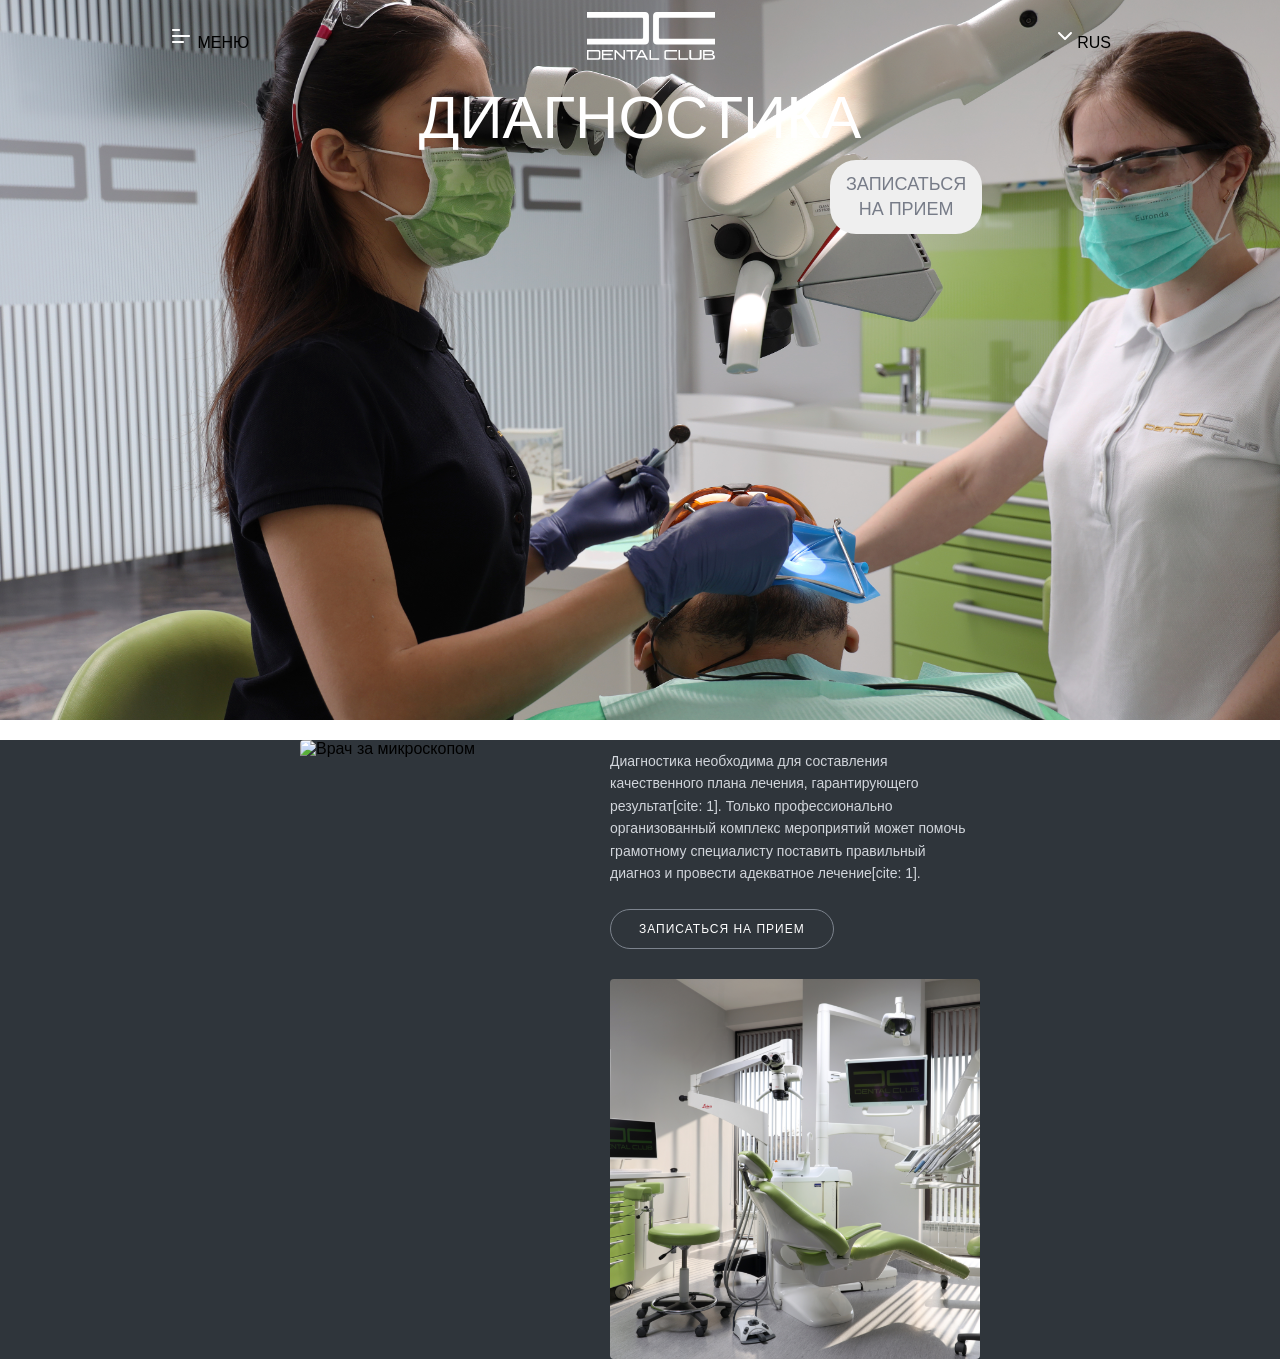
==== pages/myproject/index.html @ f6bc6783 "hage01" ====
<!doctype html>
<html lang="en">
  <head>
    <meta charset="UTF-8" />
    <meta name="viewport" content="width=device-width, initial-scale=1.0" />
    <title>Document</title>
    <link rel="stylesheet" href="style.css" />
  </head>
  <body>
    <section>
      <div class="header">
        <div class="wrapper_logo">
          <ul class="wrapper_ul">
            <li><img src="./img//bar-chart-2.svg " alt="" /> МЕНЮ</li>
            <li><img src="./img/Page-1.svg" alt="" /></li>
            <li><img src="./img//chevron-down.svg" alt="" />RUS</li>
          </ul>
        </div>
        <div class="center_main_text">
          <h1>Диагностика</h1>
          <button>ЗАПИСАТЬСЯ НА ПРИЕМ</button>
        </div>
      </div>

      <div class="wrapper01">
        <div class="muzo1">
          <div class="muzo2">
            <img
              src="./img/_4Y1A2649 1.svg"
              alt="Врач за микроскопом"
              class="muzo3"
            />
          </div>

          <div class="muzo4">
            <div class="muzo5">
              <p class="muzo6">
                Диагностика необходима для составления качественного плана
                лечения, гарантирующего результат[cite: 1]. Только
                профессионально организованный комплекс мероприятий может помочь
                грамотному специалисту поставить правильный диагноз и провести
                адекватное лечение[cite: 1].
              </p>
              <a href="#" class="muzo7">Записаться на прием</a>
            </div>

            <img
              src="./img/_4Y1A2129 1.svg"
              alt="Стоматологический кабинет"
              class="muzo8"
            />
          </div>
        </div>
      </div>
    </section>
  </body>
</html>
---- pages/myproject/style.css ----
* {
  margin: 0;
  padding: 0;
  box-sizing: border-box;
  font-family: Arial, Helvetica, sans-serif;
}

.header {
  width: 100%;
  height: 720px;

  background-image: url("./img//7219b64a8b0fd492dbc1cdb1f50f3aba0ef2e862.jpg");
  background-size: cover;
  background-position: center;
  background-repeat: no-repeat;
}

.wrapper_ul {
  display: flex;
  align-items: center;
  justify-content: space-around;
  padding: 12px 0;
}

li {
  list-style: none;
}
.center_main_text {
  width: 1027;
  height: 183;

  opacity: 1;
  top: 388px;
  left: 206px;
  gap: 42px;
}
.center_main_text > h1 {
  font-weight: 300;
  color: white;
  font-style: Light;
  font-size: 60px;
  line-height: 140%;
  letter-spacing: 0px;
  text-align: center;
  text-transform: uppercase;
}
.center_main_text > button {
  font-weight: 400;
  font-style: Regular;
  font-size: 18px;
  line-height: 140%;
  letter-spacing: 0px;
  text-transform: uppercase;
  border: none;
  outline: none;
  padding: 12px 16px;
  border-radius: 26px;
  color: #777c88;
  margin: 0px 830px;
}

.muzo1 {
  padding: 0px 300px;
  margin: 0 auto 0px 0px;
  display: flex;
  gap: 30px;
  align-items: flex-start;
  background-color: #2f353b;
  margin-top: 20px;
}

.muzo2 {
  flex: 0 0 280px;
}

.muzo3 {
  width: 100%;
  height: 420px;
  object-fit: cover;
  border-radius: 4px;
  display: block;
}

.muzo4 {
  flex: 1;
  display: flex;
  flex-direction: column;
  gap: 30px;
}

.muzo5 {
  display: flex;
  flex-direction: column;
  align-items: flex-start;
  gap: 25px;
  max-width: 550px;
  margin-left: auto;
  padding-top: 10px;
}

.muzo6 {
  font-size: 14px;
  line-height: 1.6;
  color: #d1d5db;
}

.muzo7 {
  display: inline-block;
  padding: 12px 28px;
  border: 1px solid #7c838d;
  border-radius: 30px;
  color: white;
  text-decoration: none;
  font-size: 12px;
  letter-spacing: 1px;
  text-transform: uppercase;
  transition: all 0.3s ease;
  background: transparent;
}

.muzo8 {
  width: 100%;
  height: 380px;
  object-fit: cover;
  border-radius: 4px;
  display: block;
}
.wrapper01 {
  background-color: #2f353b;
}
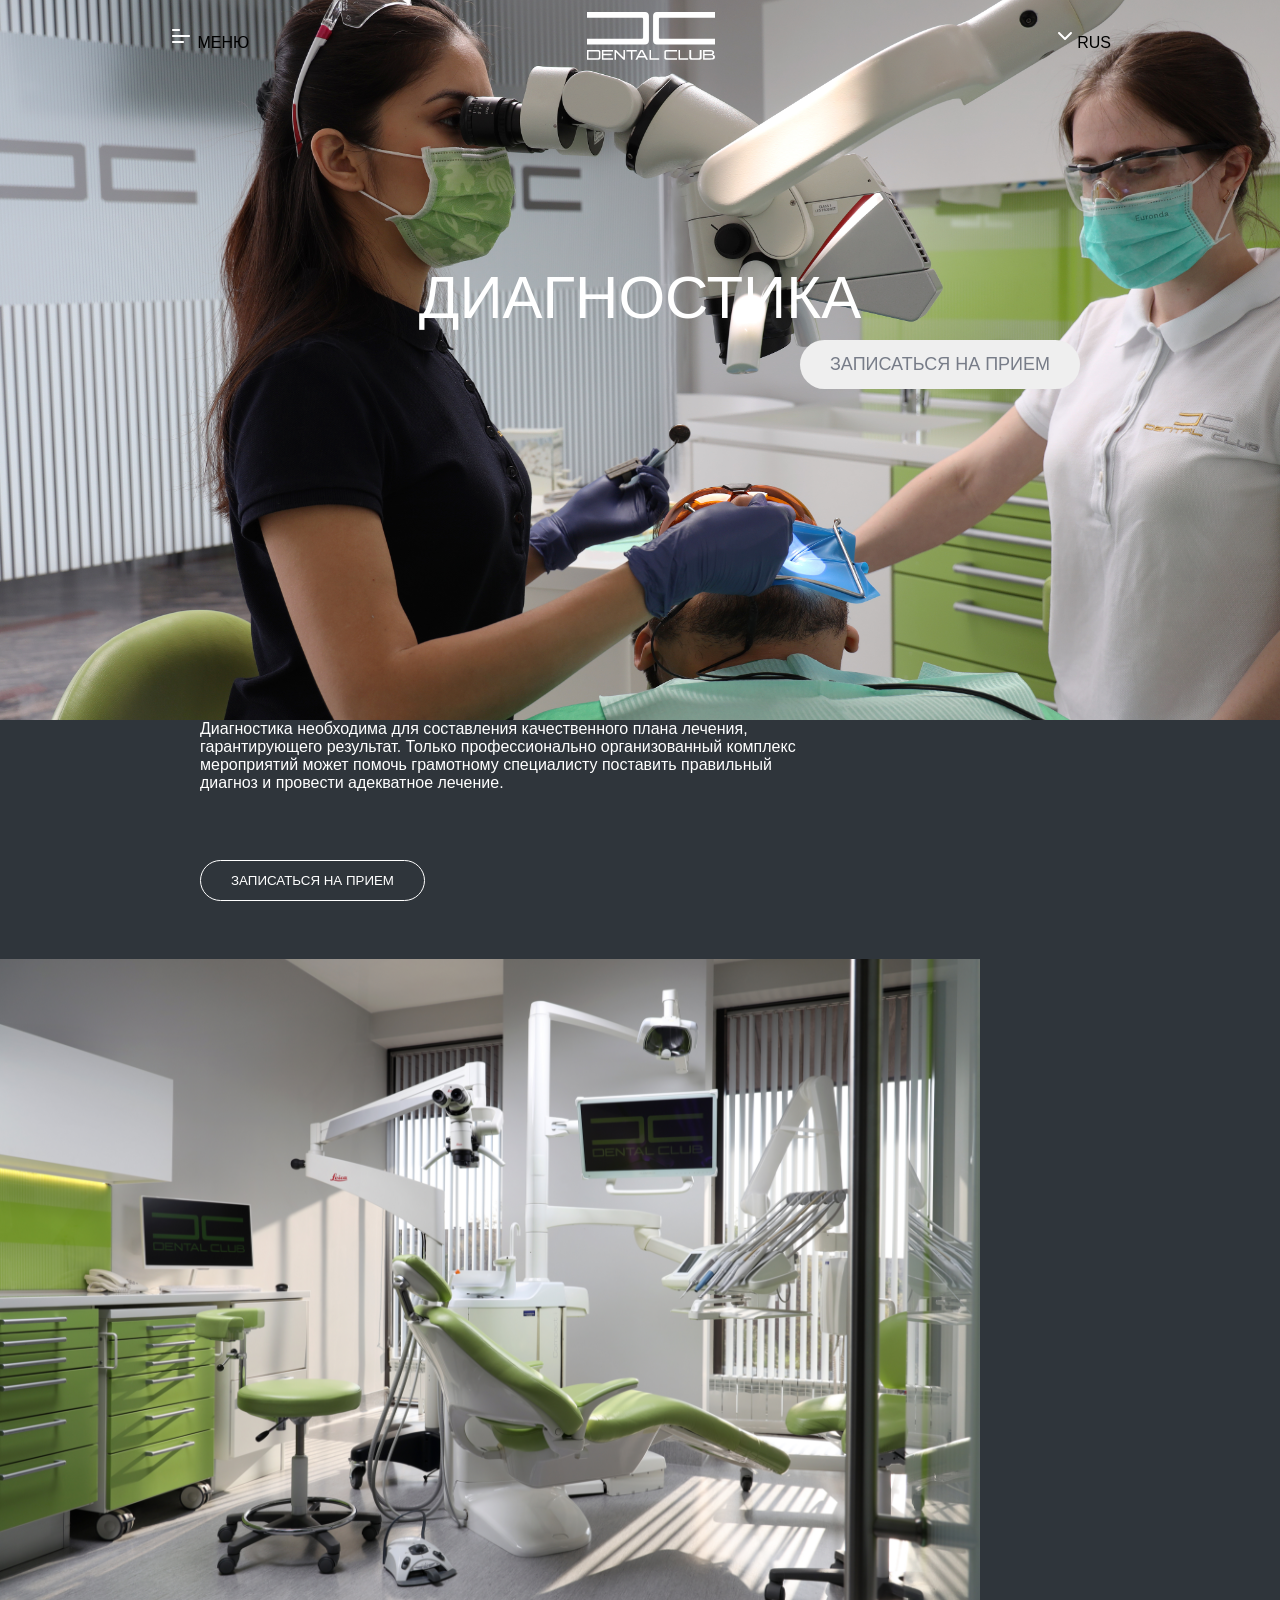
==== commit eccc146e: "update" ====
--- a/pages/myproject/index.html
+++ b/pages/myproject/index.html
@@ -1,57 +1,50 @@
 <!doctype html>
 <html lang="en">
-  <head>
-    <meta charset="UTF-8" />
-    <meta name="viewport" content="width=device-width, initial-scale=1.0" />
-    <title>Document</title>
-    <link rel="stylesheet" href="style.css" />
-  </head>
-  <body>
-    <section>
-      <div class="header">
-        <div class="wrapper_logo">
-          <ul class="wrapper_ul">
-            <li><img src="./img//bar-chart-2.svg " alt="" /> МЕНЮ</li>
-            <li><img src="./img/Page-1.svg" alt="" /></li>
-            <li><img src="./img//chevron-down.svg" alt="" />RUS</li>
-          </ul>
+
+<head>
+  <meta charset="UTF-8" />
+  <meta name="viewport" content="width=device-width, initial-scale=1.0" />
+  <title>Document</title>
+  <link rel="stylesheet" href="style.css" />
+</head>
+
+<body>
+  <section>
+    <div class="header">
+      <div class="wrapper_logo">
+        <ul class="wrapper_ul">
+          <li><img src="./img//bar-chart-2.svg " alt="" /> МЕНЮ</li>
+          <li><img src="./img/Page-1.svg" alt="" /></li>
+          <li><img src="./img//chevron-down.svg" alt="" />RUS</li>
+        </ul>
+      </div>
+      <div class="center_main_text">
+        <h1>Диагностика</h1>
+        <button style="width: 280px;">ЗАПИСАТЬСЯ НА ПРИЕМ</button>
+      </div>
+    </div>
+    <div class="item_2_list">
+      <div class="wrapper_mini_dev">
+
+        <div class="mini_div_1">
+          <div><img src="./img/_4Y1A2649 1.svg" alt=""></div>
         </div>
-        <div class="center_main_text">
-          <h1>Диагностика</h1>
-          <button>ЗАПИСАТЬСЯ НА ПРИЕМ</button>
+        <div class="mini_div_2">
+          <p>Диагностика необходима для составления качественного плана лечения, гарантирующего результат. Только
+            профессионально
+            организованный комплекс мероприятий может помочь грамотному специалисту поставить правильный диагноз и
+            провести
+            адекватное лечение.</p>
+          <button>
+            ЗАПИСАТЬСЯ НА ПРИЕМ
+          </button>
         </div>
       </div>
+      <div>
+        <img class="mini_img_1" src="./img/_4Y1A2129 1.svg" alt="">
+      </div>
+    </div>
+  </section>
+</body>
 
-      <div class="wrapper01">
-        <div class="muzo1">
-          <div class="muzo2">
-            <img
-              src="./img/_4Y1A2649 1.svg"
-              alt="Врач за микроскопом"
-              class="muzo3"
-            />
-          </div>
-
-          <div class="muzo4">
-            <div class="muzo5">
-              <p class="muzo6">
-                Диагностика необходима для составления качественного плана
-                лечения, гарантирующего результат[cite: 1]. Только
-                профессионально организованный комплекс мероприятий может помочь
-                грамотному специалисту поставить правильный диагноз и провести
-                адекватное лечение[cite: 1].
-              </p>
-              <a href="#" class="muzo7">Записаться на прием</a>
-            </div>
-
-            <img
-              src="./img/_4Y1A2129 1.svg"
-              alt="Стоматологический кабинет"
-              class="muzo8"
-            />
-          </div>
-        </div>
-      </div>
-    </section>
-  </body>
-</html>
+</html>
--- a/pages/myproject/style.css
+++ b/pages/myproject/style.css
@@ -25,15 +25,7 @@
 li {
   list-style: none;
 }
-.center_main_text {
-  width: 1027;
-  height: 183;
 
-  opacity: 1;
-  top: 388px;
-  left: 206px;
-  gap: 42px;
-}
 .center_main_text > h1 {
   font-weight: 300;
   color: white;
@@ -56,75 +48,53 @@
   padding: 12px 16px;
   border-radius: 26px;
   color: #777c88;
-  margin: 0px 830px;
+  margin: 0px 800px;
 }
-
-.muzo1 {
-  padding: 0px 300px;
-  margin: 0 auto 0px 0px;
-  display: flex;
-  gap: 30px;
-  align-items: flex-start;
-  background-color: #2f353b;
-  margin-top: 20px;
+.center_main_text {
+  margin-top: 180px;
 }
-
-.muzo2 {
-  flex: 0 0 280px;
-}
-
-.muzo3 {
+.item_2_list {
+  max-width: 1440px;
   width: 100%;
-  height: 420px;
-  object-fit: cover;
-  border-radius: 4px;
-  display: block;
-}
-
-.muzo4 {
-  flex: 1;
-  display: flex;
-  flex-direction: column;
-  gap: 30px;
-}
-
-.muzo5 {
-  display: flex;
-  flex-direction: column;
-  align-items: flex-start;
-  gap: 25px;
-  max-width: 550px;
-  margin-left: auto;
-  padding-top: 10px;
-}
-
-.muzo6 {
-  font-size: 14px;
-  line-height: 1.6;
-  color: #d1d5db;
-}
-
-.muzo7 {
-  display: inline-block;
-  padding: 12px 28px;
-  border: 1px solid #7c838d;
-  border-radius: 30px;
-  color: white;
-  text-decoration: none;
-  font-size: 12px;
-  letter-spacing: 1px;
-  text-transform: uppercase;
-  transition: all 0.3s ease;
-  background: transparent;
-}
-
-.muzo8 {
-  width: 100%;
-  height: 380px;
-  object-fit: cover;
-  border-radius: 4px;
-  display: block;
-}
-.wrapper01 {
   background-color: #2f353b;
 }
+.mini_div_2 {
+  max-width: 622px;
+  width: 100%;
+  height: 239px;
+}
+.mini_div_2 > p {
+  color: white;
+  width: 622px;
+  height: 140px;
+  top: 156px;
+  left: 662px;
+  opacity: 1;
+}
+.wrapper_mini_dev {
+  display: flex;
+  gap: 200px;
+}
+.mini_div_1 > div > img {
+  max-width: 405px;
+  width: 100%;
+}
+.mini_div_2 > button {
+  max-width: 225px;
+  width: 100%;
+  border: 1px solid white;
+  background-color: #2f353b;
+  color: white;
+  outline: none;
+  opacity: 1;
+  border-radius: 41px;
+  padding: 12px 16px;
+}
+.mini_img_1 {
+  width: 980;
+  height: 653;
+  top: 519px;
+  left: 460px;
+
+  opacity: 1;
+}
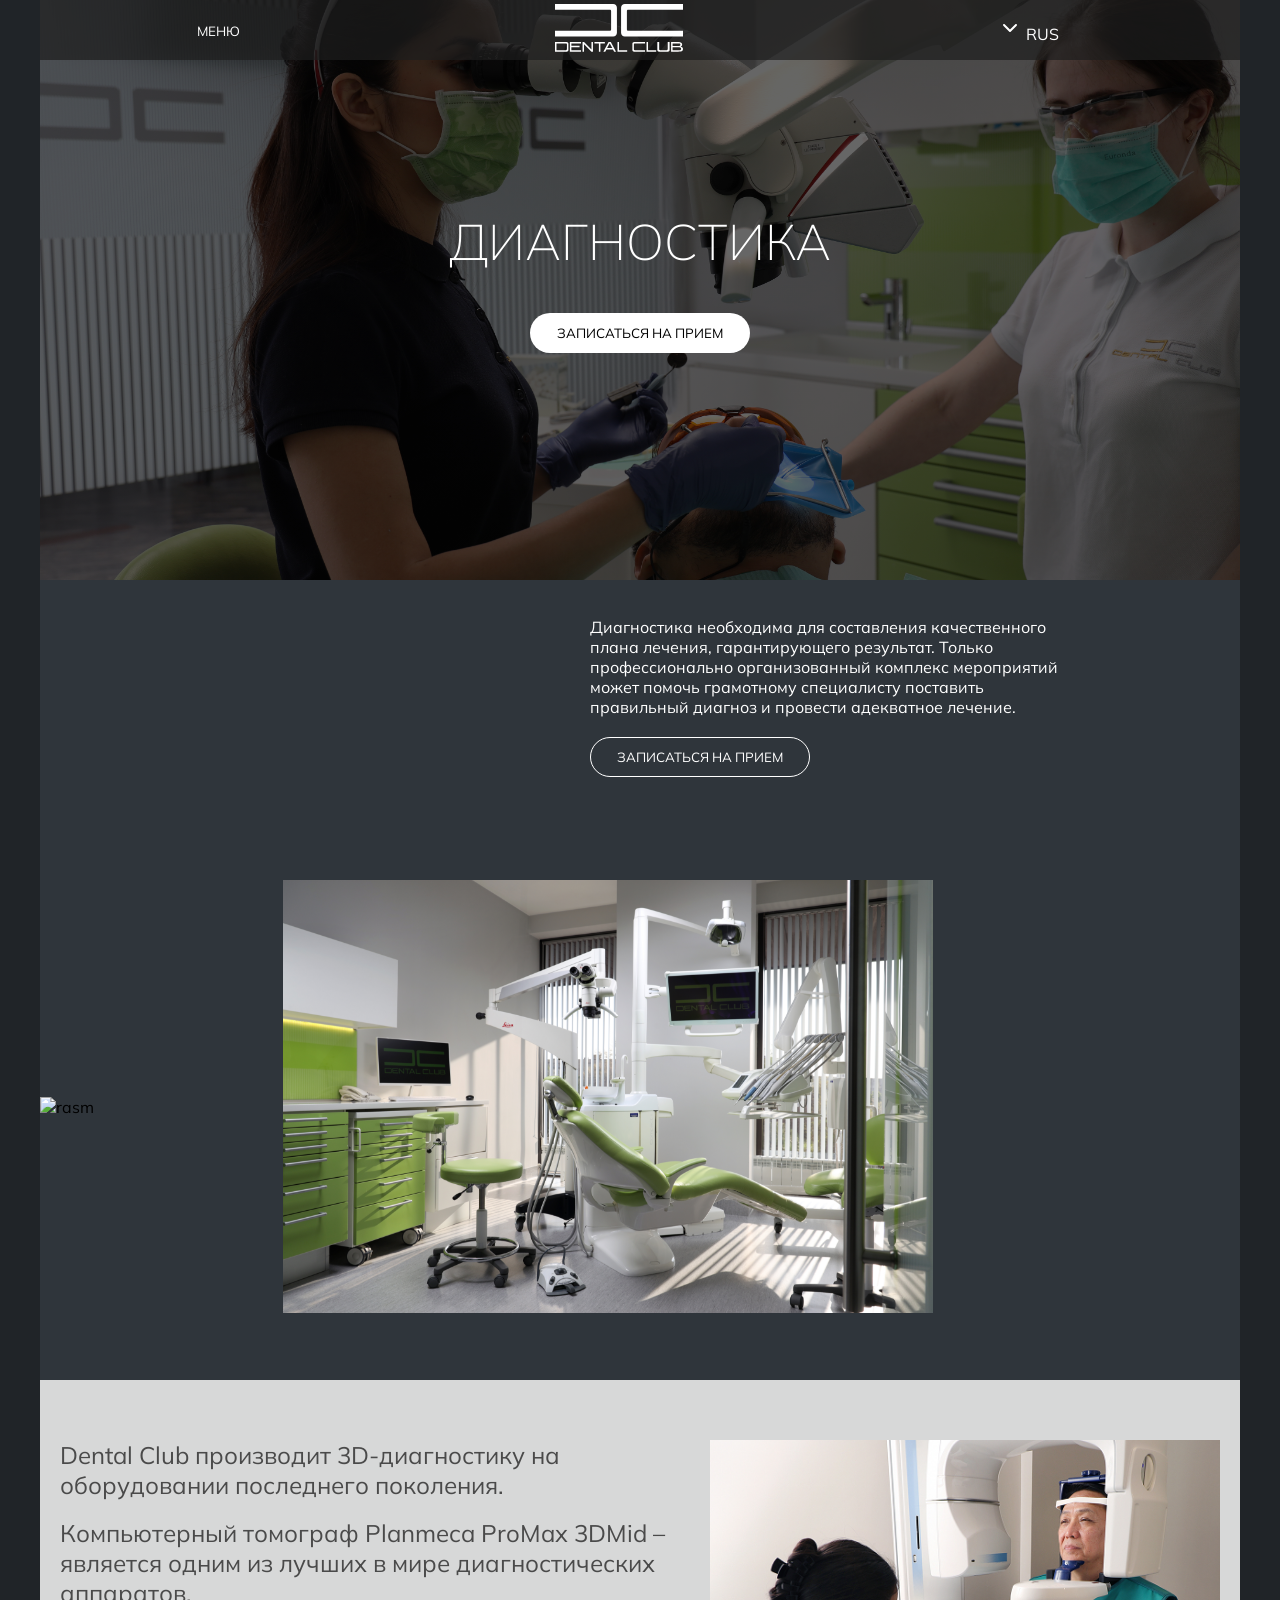
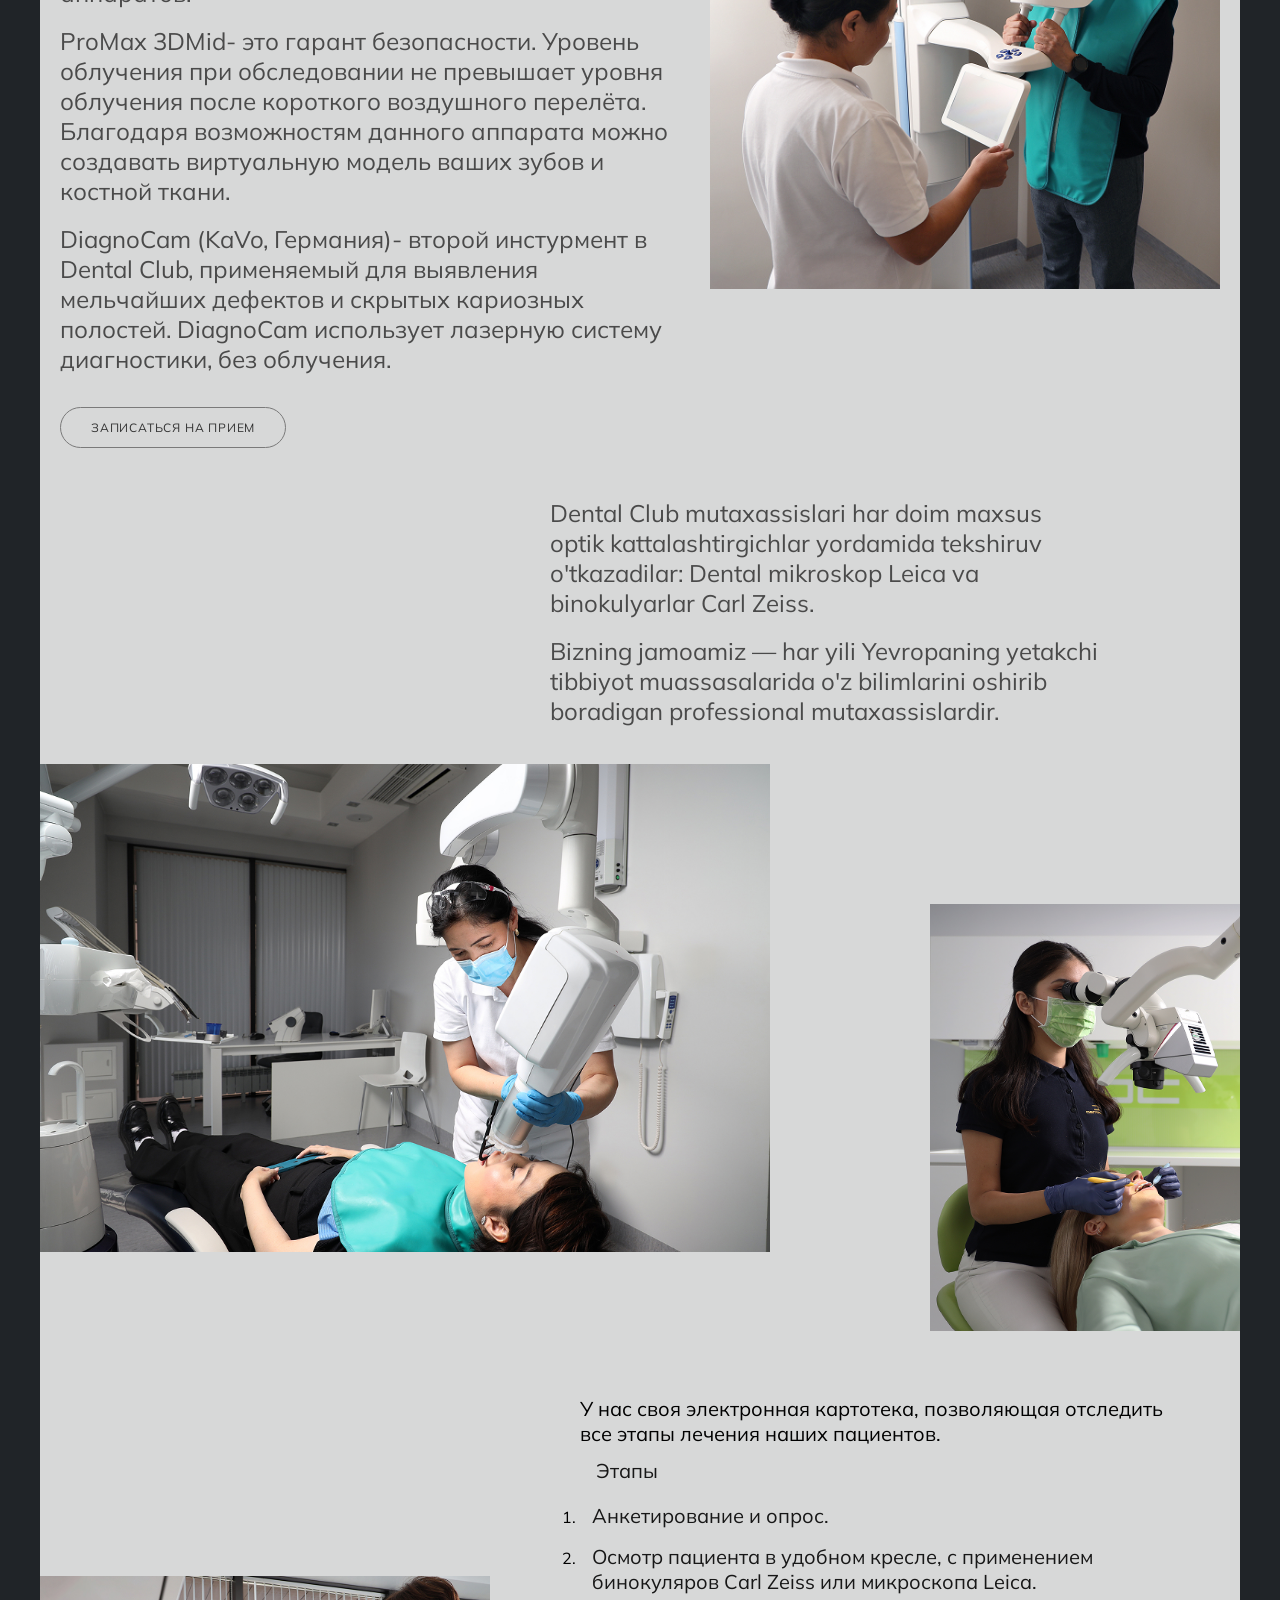
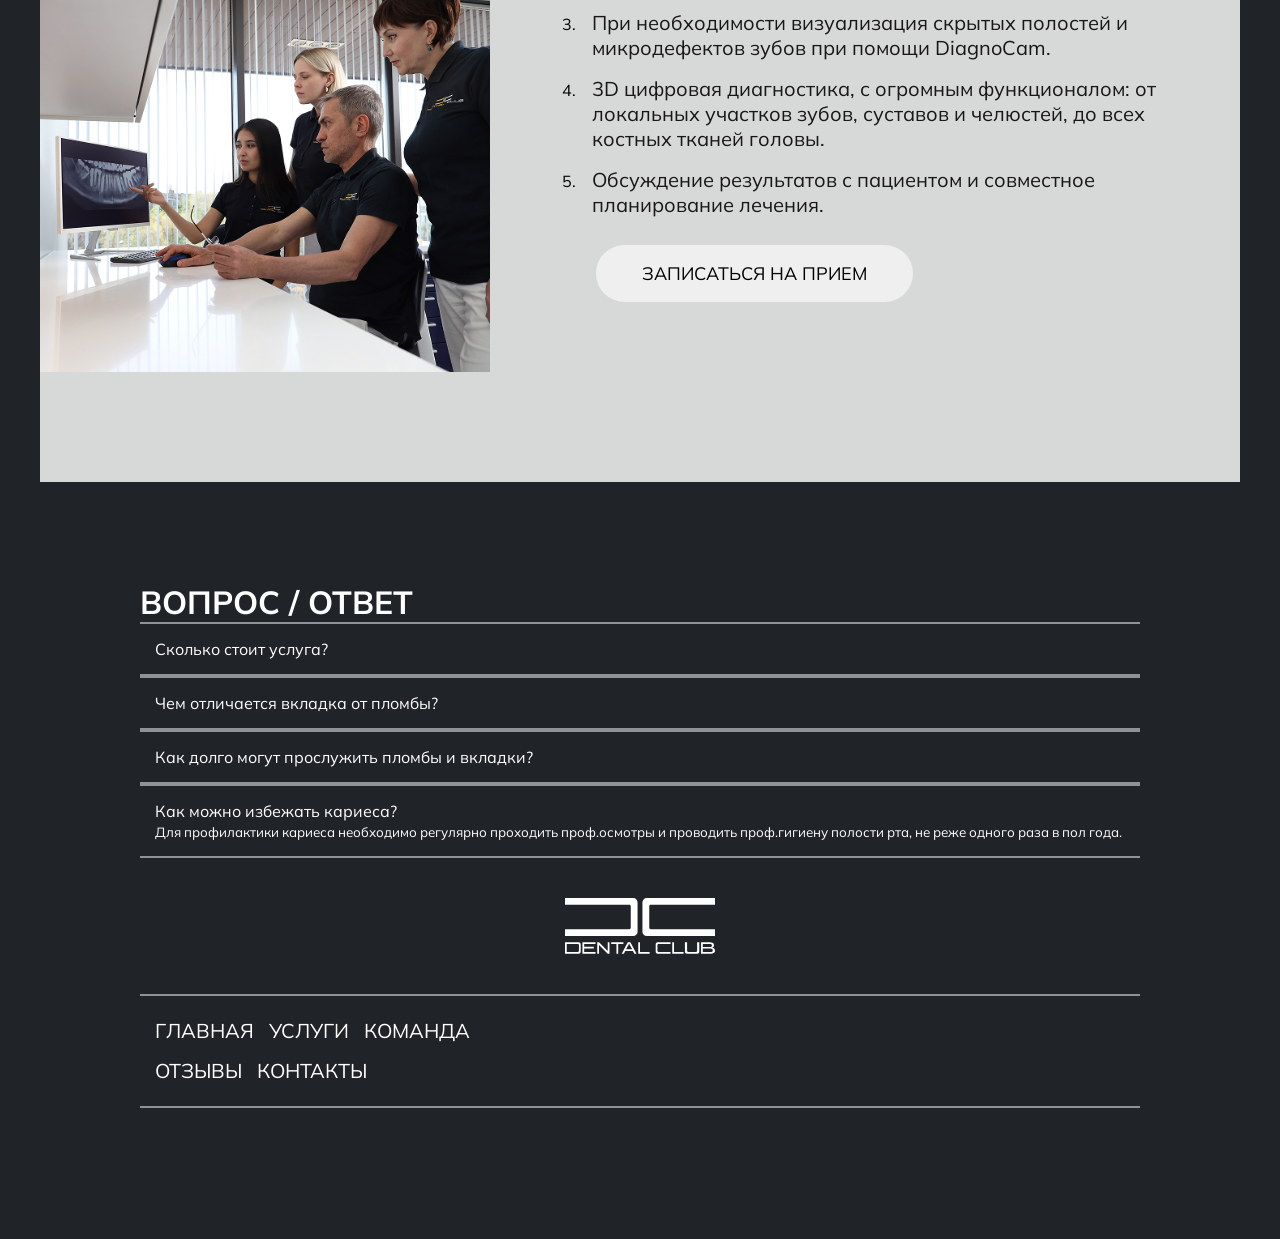
==== commit 6852dff1: "Tayyor" ====
--- a/pages/myproject/index.html
+++ b/pages/myproject/index.html
@@ -1,50 +1,314 @@
-<!doctype html>
+<!DOCTYPE html>
 <html lang="en">
 
 <head>
-  <meta charset="UTF-8" />
-  <meta name="viewport" content="width=device-width, initial-scale=1.0" />
+  <meta charset="UTF-8">
+  <meta name="viewport" content="width=device-width, initial-scale=1.0">
   <title>Document</title>
-  <link rel="stylesheet" href="style.css" />
+
+  <link rel="stylesheet" href="style.css">
+
+  <link rel="stylesheet" href="https://cdnjs.cloudflare.com/ajax/libs/font-awesome/7.3.1/css/all.css"
+    integrity="sha512-x9WwyMYBnlXMNQ6kQ/Lyzu1NqIhLQKL5Oq6xByfXuRj7s9CskyCbLv/1IjqzJmXwFXWr0ov6jBV7Qbc0hh9nHg=="
+    crossorigin="anonymous" referrerpolicy="no-referrer">
+
+  <link rel="preconnect" href="https://fonts.googleapis.com">
+  <link rel="preconnect" href="https://fonts.gstatic.com" crossorigin>
+
+  <link href="https://fonts.googleapis.com/css2?family=Mulish:wght@200;300;400;500;600;700;800;900;1000&display=swap"
+    rel="stylesheet">
 </head>
 
 <body>
-  <section>
-    <div class="header">
-      <div class="wrapper_logo">
-        <ul class="wrapper_ul">
-          <li><img src="./img//bar-chart-2.svg " alt="" /> МЕНЮ</li>
-          <li><img src="./img/Page-1.svg" alt="" /></li>
-          <li><img src="./img//chevron-down.svg" alt="" />RUS</li>
-        </ul>
-      </div>
-      <div class="center_main_text">
-        <h1>Диагностика</h1>
-        <button style="width: 280px;">ЗАПИСАТЬСЯ НА ПРИЕМ</button>
-      </div>
-    </div>
-    <div class="item_2_list">
-      <div class="wrapper_mini_dev">
-
-        <div class="mini_div_1">
-          <div><img src="./img/_4Y1A2649 1.svg" alt=""></div>
-        </div>
-        <div class="mini_div_2">
-          <p>Диагностика необходима для составления качественного плана лечения, гарантирующего результат. Только
-            профессионально
-            организованный комплекс мероприятий может помочь грамотному специалисту поставить правильный диагноз и
-            провести
-            адекватное лечение.</p>
-          <button>
+
+  <div class="asosiy-wrapper">
+
+    <div class="asosiy-konteyner">
+
+      <header class="bosh-qism">
+
+        <nav class="navigatsiya">
+          <ul class="menyu">
+
+            <li>
+              <button class="menu-tugmasi">
+                <i class="fa-solid fa-bars"></i>
+                МЕНЮ
+              </button>
+            </li>
+
+            <li>
+              <img src="./img/Page-1.svg" alt="">
+            </li>
+
+            <li>
+              <img src="./img/chevron-down.svg" alt="">
+              RUS
+            </li>
+
+          </ul>
+        </nav>
+
+        <h1 class="sarlavha">
+          Диагностика
+        </h1>
+
+        <button class="asosiy-tugma">
+          ЗАПИСАТЬСЯ НА ПРИЕМ
+        </button>
+
+        <i class="fa-solid fa-angle-down" style="color: white"></i>
+
+      </header>
+
+
+      <div class="qabul-qismi">
+
+        <img src="./img/_4Y1A2649 1.svg" alt="rasm" class="birinchi-rasm">
+
+        <img src="./img/_4Y1A2129 1.svg" alt="rasm" class="ikkinchi-rasm">
+
+        <div class="qabul-matni">
+
+          Диагностика необходима для составления качественного плана лечения,
+          гарантирующего результат. Только профессионально организованный
+          комплекс мероприятий может помочь грамотному специалисту поставить
+          правильный диагноз и провести адекватное лечение.
+
+          <button class="qabul-tugmasi">
             ЗАПИСАТЬСЯ НА ПРИЕМ
           </button>
-        </div>
+
+        </div>
+
       </div>
-      <div>
-        <img class="mini_img_1" src="./img/_4Y1A2129 1.svg" alt="">
-      </div>
+
+
+      <section class="xizmatlar-bolimi">
+
+        <div class="konteyner">
+
+          <div class="yuqori-qism">
+
+            <div class="matn-qismi">
+
+              <p class="asosiy-matn">
+                Dental Club производит 3D-диагностику на оборудовании последнего поколения.
+              </p>
+
+              <p class="asosiy-matn">
+                Компьютерный томограф Planmeca ProMax 3DMid – является одним из лучших
+                в мире диагностических аппаратов.
+              </p>
+
+              <p class="asosiy-matn">
+                ProMax 3DMid- это гарант безопасности. Уровень облучения при обследовании
+                не превышает уровня облучения после короткого воздушного перелёта.
+                Благодаря возможностям данного аппарата можно создавать виртуальную
+                модель ваших зубов и костной ткани.
+              </p>
+
+              <p class="asosiy-matn">
+                DiagnoCam (KaVo, Германия)- второй инстурмент в Dental Club,
+                применяемый для выявления мельчайших дефектов и скрытых кариозных
+                полостей. DiagnoCam использует лазерную систему диагностики,
+                без облучения.
+              </p>
+
+              <a href="#" class="qabulga-yozilish">
+                ЗАПИСАТЬСЯ НА ПРИЕМ
+              </a>
+
+            </div>
+
+
+            <div class="rasm-qismi">
+
+              <div class="rasm-ramka">
+
+                <img src="./img/_4Y1A2988 1 (1).jpg" alt="Planmeca ProMax 3DMid 3D diagnostika">
+
+              </div>
+
+            </div>
+
+          </div>
+
+
+          <div class="pastki-qism">
+
+            <div class="pastki-matn">
+
+              <p class="asosiy-matn">
+                Dental Club mutaxassislari har doim maxsus optik kattalashtirgichlar
+                yordamida tekshiruv o'tkazadilar: Dental mikroskop Leica va
+                binokulyarlar Carl Zeiss.
+              </p>
+
+              <p class="asosiy-matn">
+                Bizning jamoamiz — har yili Yevropaning yetakchi tibbiyot
+                muassasalarida o'z bilimlarini oshirib boradigan professional
+                mutaxassislardir.
+              </p>
+
+            </div>
+
+          </div>
+
+
+          <div class="rasmlar-qismi">
+
+            <div class="rasmlar">
+
+              <div>
+                <img class="rasm-birinchi" src="./img/_4Y1A2666 1.jpg" alt="">
+              </div>
+
+              <div>
+                <img class="rasm-ikkinchi" src="./img/_4Y1A2649 2.png" alt="">
+              </div>
+
+            </div>
+
+          </div>
+
+
+          <div class="bosqichlar">
+
+            <div>
+
+              <img class="bosqich-rasmi" src="./img/_4Y1A2988 2.jpg" alt="">
+
+            </div>
+
+
+            <div class="bosqich-matni">
+
+              <p>
+                У нас своя электронная картотека, позволяющая отследить все этапы
+                лечения наших пациентов.
+              </p>
+
+              <p class="bosqich-sarlavha">
+                Этапы
+              </p>
+
+              <ol>
+
+                <li>
+                  <p>Анкетирование и опрос.</p>
+                </li>
+
+                <li>
+                  <p>
+                    Осмотр пациента в удобном кресле, с применением
+                    бинокуляров Carl Zeiss или микроскопа Leica.
+                  </p>
+                </li>
+
+                <li>
+                  <p>
+                    При необходимости визуализация скрытых полостей и
+                    микродефектов зубов при помощи DiagnoCam.
+                  </p>
+                </li>
+
+                <li>
+                  <p>
+                    3D цифровая диагностика, с огромным функционалом:
+                    от локальных участков зубов, суставов и челюстей,
+                    до всех костных тканей головы.
+                  </p>
+                </li>
+
+                <li>
+                  <p>
+                    Обсуждение результатов с пациентом и совместное
+                    планирование лечения.
+                  </p>
+                </li>
+
+              </ol>
+
+              <button class="bosqich-tugmasi">
+                ЗАПИСАТЬСЯ НА ПРИЕМ
+              </button>
+
+            </div>
+
+          </div>
+
+        </div>
+
+      </section>
+
+
+      <footer class="pastki-qism-footer">
+
+        <h1>
+          вопрос / ответ
+        </h1>
+
+        <div>
+          Сколько стоит услуга?
+          <i class="fa-solid fa-angle-down"></i>
+        </div>
+
+        <div>
+          Чем отличается вкладка от пломбы?
+          <i class="fa-solid fa-angle-down"></i>
+        </div>
+
+        <div>
+          Как долго могут прослужить пломбы и вкладки?
+          <i class="fa-solid fa-angle-down"></i>
+        </div>
+
+        <div>
+
+          Как можно избежать кариеса?
+          <i class="fa-solid fa-angle-down"></i>
+
+          <br>
+
+          <small>
+            Для профилактики кариеса необходимо регулярно проходить
+            проф.осмотры и проводить проф.гигиену полости рта, не реже
+            одного раза в пол года.
+          </small>
+
+        </div>
+
+
+        <img src="./img/Page-1.svg" alt="" class="footer-logo">
+
+
+        <div>
+
+          <p class="footer-menyu">
+            Главная услуги Команда
+            <br>
+            отзывы контакты
+          </p>
+
+        </div>
+
+
+        <footer class="ijtimoiy-tarmoqlar">
+
+          <i class="fa-brands fa-instagram"></i>
+          <i class="fa-brands fa-youtube"></i>
+          <i class="fa-brands fa-vk"></i>
+          <i class="fa-brands fa-square-whatsapp"></i>
+
+        </footer>
+
+      </footer>
+
     </div>
-  </section>
+
+  </div>
+
 </body>
 
 </html>
--- a/pages/myproject/style.css
+++ b/pages/myproject/style.css
@@ -1,100 +1,442 @@
+:root {
+  --asosiy-rang: #2f353b;
+}
+
 * {
   margin: 0;
   padding: 0;
   box-sizing: border-box;
-  font-family: Arial, Helvetica, sans-serif;
-}
-
-.header {
-  width: 100%;
-  height: 720px;
-
-  background-image: url("./img//7219b64a8b0fd492dbc1cdb1f50f3aba0ef2e862.jpg");
+  font-family: "Mulish", sans-serif;
+}
+
+body {
+  background-color: rgba(32, 36, 40, 1);
+}
+
+.asosiy-wrapper {
+  width: 100%;
+}
+
+.asosiy-konteyner {
+  max-width: 1200px;
+  width: 100%;
+  margin: 0 auto;
+}
+
+.menu-tugmasi {
+  background: transparent;
+  border: none;
+  color: white;
+}
+
+.bosh-qism {
+  width: 100%;
+  height: 580px;
+  background-image:
+    linear-gradient(
+      rgba(0, 0, 0, 0.601),
+      rgba(0, 0, 0, 0.601),
+      rgba(0, 0, 0, 0.601)
+    ),
+    url("./img/7219b64a8b0fd492dbc1cdb1f50f3aba0ef2e862.jpg");
+  background-position: center;
   background-size: cover;
-  background-position: center;
-  background-repeat: no-repeat;
-}
-
-.wrapper_ul {
+  text-align: center;
+}
+
+.navigatsiya {
+  width: 100%;
+  height: 60px;
+  background: rgba(30, 30, 30, 0.698);
+  display: flex;
+  align-items: center;
+}
+
+.menyu {
+  width: 98%;
   display: flex;
   align-items: center;
   justify-content: space-around;
-  padding: 12px 0;
-}
-
-li {
   list-style: none;
-}
-
-.center_main_text > h1 {
-  font-weight: 300;
-  color: white;
-  font-style: Light;
-  font-size: 60px;
-  line-height: 140%;
-  letter-spacing: 0px;
+  color: white;
+}
+
+.menyu li select {
+  background: transparent;
+  border: none;
+  color: white;
+  outline: none;
+}
+
+.menyu li select option {
+  color: black;
+}
+
+.sarlavha {
+  margin-top: 150px;
+  color: white;
+  font-size: 50px;
+  font-weight: 100;
   text-align: center;
   text-transform: uppercase;
 }
-.center_main_text > button {
+
+.asosiy-tugma {
+  max-width: 220px;
+  width: 100%;
+  height: 40px;
+  display: block;
+  margin: 40px auto;
+  background: white;
+  border: none;
+  border-radius: 41px;
+}
+
+.qabul-qismi {
+  width: 100%;
+  height: 800px;
+  background: var(--asosiy-rang);
+}
+
+.birinchi-rasm {
+  max-width: 350px;
+  width: 100%;
+  transform: translate(0, 100px);
+}
+
+.ikkinchi-rasm {
+  max-width: 650px;
+  width: 100%;
+  transform: translate(185px, 300px);
+}
+
+.qabul-matni {
+  max-width: 480px;
+  width: 100%;
+  height: 149px;
+  color: white;
+  transform: translate(550px, -400px);
+}
+
+.qabul-tugmasi {
+  max-width: 220px;
+  width: 100%;
+  height: 40px;
+  display: block;
+  margin-top: 20px;
+  background: transparent;
+  border: 1px solid white;
+  border-radius: 41px;
+  color: white;
+}
+
+.xizmatlar-bolimi {
+  background: #d7d8d8;
+}
+
+.konteyner {
+  max-width: 1200px;
+  padding: 60px 20px 160px;
+}
+
+.yuqori-qism {
+  display: flex;
+  flex-wrap: wrap;
+  gap: 40px;
+  position: relative;
+  margin-bottom: 50px;
+}
+
+.matn-qismi {
+  flex: 1 1 500px;
+}
+
+.asosiy-matn {
+  margin-bottom: 18px;
+  color: #4a4a4a;
+  font-size: 24px;
+}
+
+.asosiy-matn strong {
+  color: #1a1a1a;
+  font-weight: 600;
+}
+
+.qabulga-yozilish {
+  display: inline-block;
+  margin-top: 15px;
+  padding: 12px 30px;
+  border: 1px solid #7a7a7a;
+  border-radius: 25px;
+  color: #333;
+  text-decoration: none;
+  font-size: 12px;
+  letter-spacing: 0.8px;
+  transition: all 0.3s ease;
+}
+
+.rasm-qismi {
+  flex: 1 1 400px;
+}
+
+.rasm-qismi img {
+  width: 100%;
+  height: auto;
+  display: block;
+  object-fit: cover;
+}
+
+.pastki-qism {
+  display: flex;
+  justify-content: flex-end;
+  padding-right: 120px;
+  position: relative;
+  margin-top: 30px;
+}
+
+.pastki-matn {
+  width: 100%;
+  max-width: 550px;
+}
+
+.rasmlar-qismi {
+  padding: 20px 40px;
+}
+
+.rasmlar {
+  display: flex;
+  gap: 40px;
+}
+
+.rasm-birinchi {
+  max-width: 800px;
+  width: 100%;
+  transform: translate(-60px, 0);
+}
+
+.rasm-ikkinchi {
+  max-width: 340px;
+  width: 100%;
+  transform: translate(60px, 140px);
+}
+
+.bosqichlar {
+  padding-top: 120px;
+  display: flex;
+  gap: 70px;
+}
+
+.bosqich-rasmi {
+  max-width: 450px;
+  width: 100%;
+  transform: translate(-20px, 180px);
+}
+
+.bosqich-matni {
+  max-width: 600px;
+  width: 100%;
+}
+
+.bosqich-matni p {
+  max-width: 649px;
+  width: 100%;
+  font-size: 20px;
+}
+
+.bosqichlar ol > li {
+  padding: 8px 12px;
+}
+
+.bosqichlar ol > li > p {
+  color: #171717;
+  font-size: 20px;
+}
+
+.bosqich-sarlavha {
+  padding: 12px 16px;
+  color: #171717;
+  font-size: 20px;
+}
+
+.bosqich-tugmasi {
+  max-width: 317px;
+  width: 100%;
+  margin: 20px 16px;
+  padding: 16px 46px;
+  border: none;
+  border-radius: 41px;
+  outline: none;
+  font-family: "Mulish", sans-serif;
+  font-size: 18px;
   font-weight: 400;
-  font-style: Regular;
-  font-size: 18px;
   line-height: 140%;
-  letter-spacing: 0px;
+  text-align: center;
   text-transform: uppercase;
-  border: none;
-  outline: none;
-  padding: 12px 16px;
-  border-radius: 26px;
-  color: #777c88;
-  margin: 0px 800px;
-}
-.center_main_text {
-  margin-top: 180px;
-}
-.item_2_list {
-  max-width: 1440px;
-  width: 100%;
-  background-color: #2f353b;
-}
-.mini_div_2 {
-  max-width: 622px;
-  width: 100%;
-  height: 239px;
-}
-.mini_div_2 > p {
-  color: white;
-  width: 622px;
-  height: 140px;
-  top: 156px;
-  left: 662px;
-  opacity: 1;
-}
-.wrapper_mini_dev {
-  display: flex;
-  gap: 200px;
-}
-.mini_div_1 > div > img {
-  max-width: 405px;
-  width: 100%;
-}
-.mini_div_2 > button {
-  max-width: 225px;
-  width: 100%;
-  border: 1px solid white;
-  background-color: #2f353b;
-  color: white;
-  outline: none;
-  opacity: 1;
-  border-radius: 41px;
-  padding: 12px 16px;
-}
-.mini_img_1 {
-  width: 980;
-  height: 653;
-  top: 519px;
-  left: 460px;
-
-  opacity: 1;
-}
+}
+
+.pastki-qism-footer {
+  width: 100%;
+  padding: 100px;
+  background: rgba(32, 36, 40, 1);
+  color: white;
+}
+
+.pastki-qism-footer h1 {
+  text-transform: uppercase;
+}
+
+.pastki-qism-footer div {
+  padding: 15px;
+  border-top: 2px solid #919294;
+  border-bottom: 2px solid #919294;
+}
+
+.pastki-qism-footer div i {
+  float: right;
+}
+
+.footer-logo {
+  display: block;
+  max-width: 150px;
+  width: 100%;
+  margin: 40px auto;
+}
+
+.footer-menyu {
+  font-size: 20px;
+  word-spacing: 10px;
+  line-height: 40px;
+  text-transform: uppercase;
+}
+
+.ijtimoiy-tarmoqlar i {
+  padding: 20px;
+  font-size: 25px;
+}
+@media (max-width: 900px) {
+  .asosiy-konteyner {
+    width: 100%;
+  }
+
+  .sarlavha {
+    font-size: 40px;
+  }
+
+  .qabul-qismi {
+    height: auto;
+    padding: 50px 20px;
+  }
+
+  .birinchi-rasm,
+  .ikkinchi-rasm {
+    transform: none;
+    display: block;
+    margin: 20px auto;
+  }
+
+  .qabul-matni {
+    transform: none;
+    margin: 50px auto 0;
+  }
+
+  .yuqori-qism,
+  .bosqichlar {
+    flex-direction: column;
+  }
+
+  .rasm-qismi,
+  .matn-qismi,
+  .bosqich-matni {
+    width: 100%;
+  }
+
+  .pastki-qism {
+    padding: 0 20px;
+  }
+
+  .rasmlar {
+    flex-direction: column;
+    align-items: center;
+  }
+
+  .rasm-birinchi,
+  .rasm-ikkinchi {
+    transform: none;
+    max-width: 100%;
+  }
+
+  .bosqich-rasmi {
+    transform: none;
+    margin: 0 auto;
+  }
+
+  .pastki-qism-footer {
+    padding: 60px 30px;
+  }
+}
+
+@media (max-width: 600px) {
+  .navigatsiya {
+    height: auto;
+    padding: 15px 10px;
+  }
+
+  .menyu {
+    width: 100%;
+    flex-direction: column;
+    gap: 15px;
+  }
+
+  .bosh-qism {
+    height: 500px;
+  }
+
+  .sarlavha {
+    margin-top: 100px;
+    font-size: 30px;
+  }
+
+  .asosiy-tugma {
+    max-width: 200px;
+  }
+
+  .qabul-matni {
+    height: auto;
+  }
+
+  .asosiy-matn {
+    font-size: 18px;
+  }
+
+  .konteyner {
+    padding: 40px 15px 80px;
+  }
+
+  .rasmlar-qismi {
+    padding: 20px 10px;
+  }
+
+  .bosqichlar {
+    padding-top: 60px;
+    gap: 30px;
+  }
+
+  .bosqich-matni p,
+  .bosqichlar ol > li > p {
+    font-size: 17px;
+  }
+
+  .bosqich-tugmasi {
+    width: 100%;
+    margin: 20px 0;
+  }
+
+  .pastki-qism-footer {
+    padding: 50px 20px;
+  }
+
+  .footer-menyu {
+    font-size: 16px;
+    word-spacing: 5px;
+  }
+}
